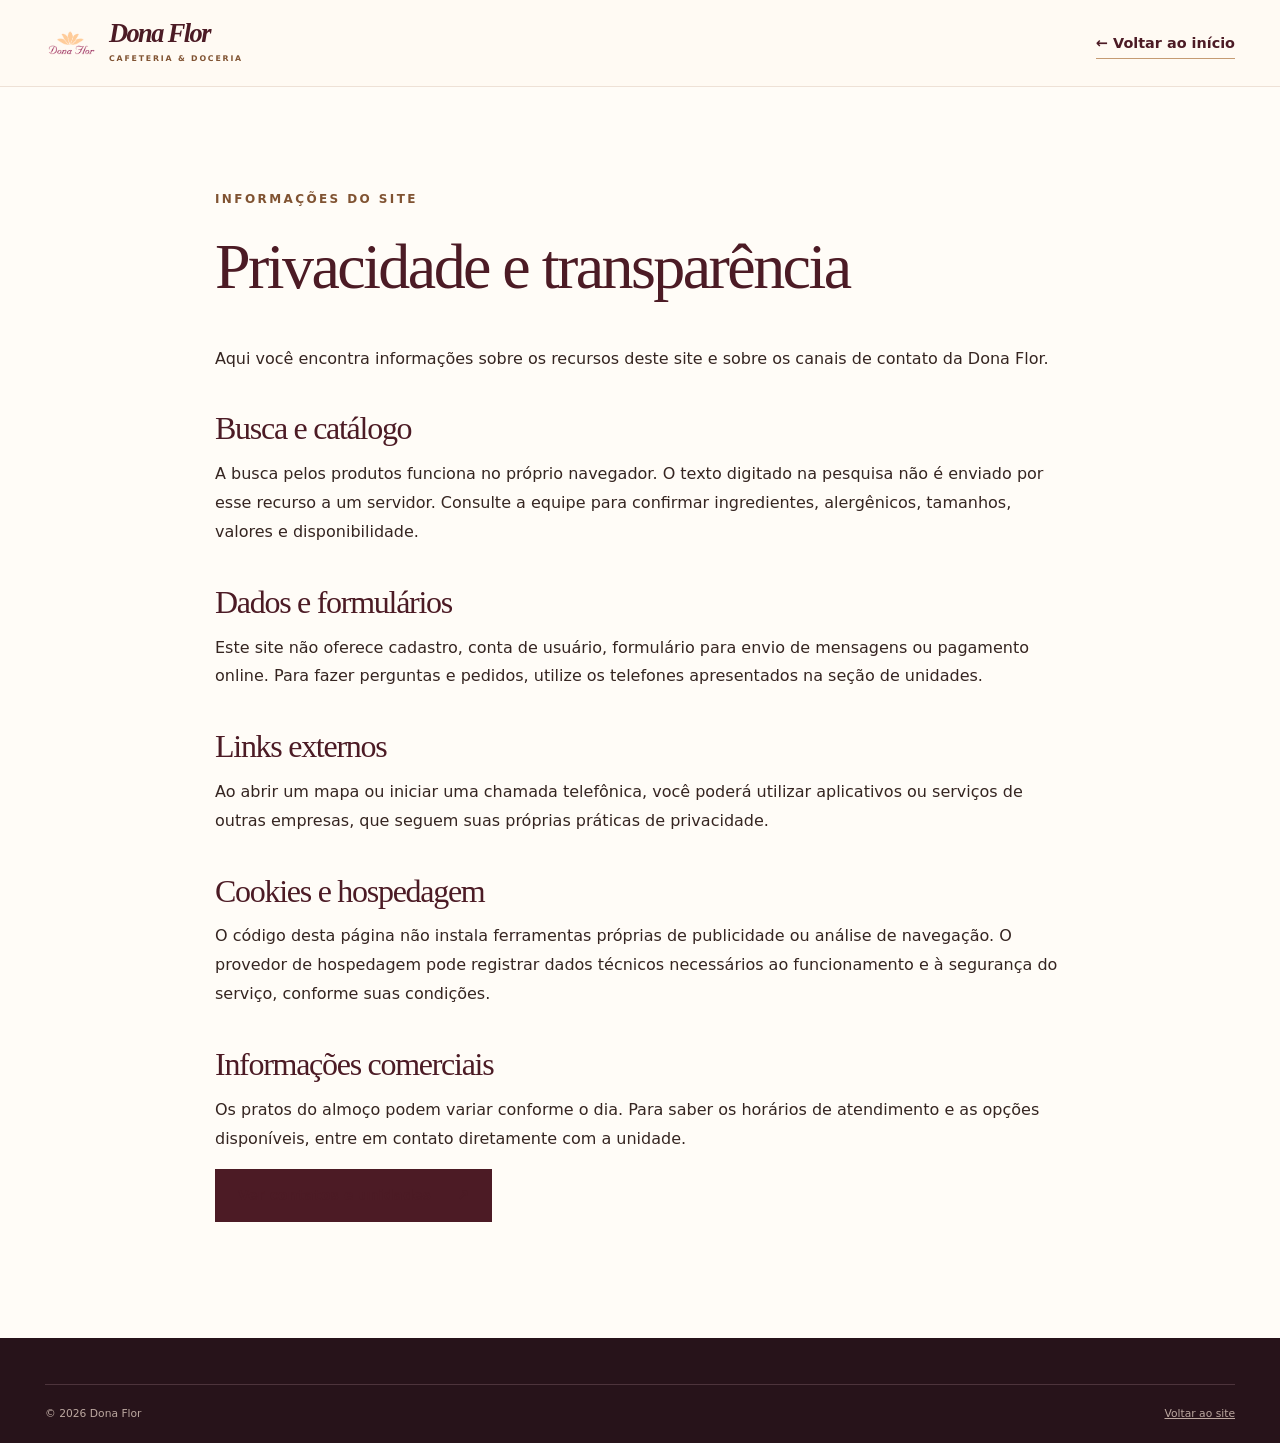
==== privacidade.html @ 463cc1cc "feat: publish independent Dona Flor static demonstration for GitHub Pages" ====
<!doctype html>
<html lang="pt-BR">
<head>
  <meta charset="utf-8">
  <meta name="viewport" content="width=device-width, initial-scale=1">
  <meta name="theme-color" content="#4c1b25">
  <meta name="description" content="Informações sobre privacidade, catálogo e contato da Dona Flor.">
  <title>Privacidade e informações | Dona Flor</title>
  <link rel="icon" type="image/png" href="Dona_Flor_icon.png">
  <link rel="stylesheet" href="styles.css">
  <style>
    .information-page{padding:clamp(55px,8vw,105px) 0 100px;max-width:850px}
    .information-page h1{font-size:clamp(2.3rem,5vw,4rem);color:var(--wine)}
    .information-page h2{font-size:clamp(1.45rem,3vw,2rem);margin:38px 0 14px;color:var(--wine)}
    .information-page p{line-height:1.8}
    .information-page a{color:var(--wine);text-underline-offset:3px}
  </style>

<!-- seo-generated --><meta name="robots" content="noindex,nofollow"><!-- /seo-generated -->
</head>
<body>
<a class="skip-link" href="#conteudo">Pular para o conteúdo</a>
<header class="site-header">
 <div class="wrap header-content">
  <a href="index.html" class="brand"><img class="brand-icon" src="Dona_Flor_icon.png" alt="" width="54" height="54"><span class="brand-stack"><strong>Dona Flor</strong><small>CAFETERIA &amp; DOCERIA</small></span></a>
  <nav aria-label="Navegação"><a class="inline-link" href="index.html">← Voltar ao início</a></nav>
 </div>
</header>
<main class="wrap information-page" id="conteudo">
 <p class="eyebrow">Informações do site</p>
 <h1>Privacidade e transparência</h1>
 <p>Aqui você encontra informações sobre os recursos deste site e sobre os canais de contato da Dona Flor.</p>
 <h2>Busca e catálogo</h2>
 <p>A busca pelos produtos funciona no próprio navegador. O texto digitado na pesquisa não é enviado por esse recurso a um servidor. Consulte a equipe para confirmar ingredientes, alergênicos, tamanhos, valores e disponibilidade.</p>
 <h2>Dados e formulários</h2>
 <p>Este site não oferece cadastro, conta de usuário, formulário para envio de mensagens ou pagamento online. Para fazer perguntas e pedidos, utilize os telefones apresentados na seção de unidades.</p>
 <h2>Links externos</h2>
 <p>Ao abrir um mapa ou iniciar uma chamada telefônica, você poderá utilizar aplicativos ou serviços de outras empresas, que seguem suas próprias práticas de privacidade.</p>
 <h2>Cookies e hospedagem</h2>
 <p>O código desta página não instala ferramentas próprias de publicidade ou análise de navegação. O provedor de hospedagem pode registrar dados técnicos necessários ao funcionamento e à segurança do serviço, conforme suas condições.</p>
 <h2>Informações comerciais</h2>
 <p>Os pratos do almoço podem variar conforme o dia. Para saber os horários de atendimento e as opções disponíveis, entre em contato diretamente com a unidade.</p>
 <p><a class="btn btn-dark" href="index.html#unidades">Ver contatos e unidades <span aria-hidden="true">↗</span></a></p>
</main>
<footer class="footer"><div class="wrap footer-bottom"><span>© <span data-year>2026</span> Dona Flor</span><a href="index.html">Voltar ao site</a></div></footer>
<script>document.querySelector('[data-year]').textContent=new Date().getFullYear();</script>
</body>
</html>
---- styles.css ----
:root{--wine:#4c1b25;--wine-deep:#35121b;--wine-mid:#6c2c36;--gold:#dfad6c;--amber:#edc790;--cream:#faf4e9;--ivory:#fffcf7;--paper:#f7f0e6;--ink:#352521;--muted:#766b64;--border:#e8ded1;--shadow:0 22px 60px rgba(45,24,22,.10)}
*,*::before,*::after{box-sizing:border-box}html{scroll-behavior:smooth;scroll-padding-top:95px}body{margin:0;background:var(--ivory);color:var(--ink);font:400 16px/1.65 system-ui,-apple-system,"Segoe UI",Arial,sans-serif}img{display:block;max-width:100%}h1,h2,h3,p{margin-top:0}h1,h2,h3{font-family:Georgia,"Times New Roman",serif;font-weight:400;line-height:1.09;letter-spacing:-.04em}h1{font-size:clamp(3.3rem,6.1vw,6.1rem)}h2{font-size:clamp(2.5rem,4.7vw,4.6rem)}h3{font-size:clamp(1.4rem,2.3vw,2.1rem)}em{color:var(--wine-mid);font-style:italic}button,input{font:inherit}button{cursor:pointer}a{color:inherit}address{font-style:normal}.wrap{width:min(1190px,calc(100% - 64px));margin-inline:auto}.section{padding:clamp(80px,9vw,124px) 0}.sr-only{position:absolute!important;width:1px;height:1px;padding:0;margin:-1px;overflow:hidden;clip:rect(0,0,0,0);white-space:nowrap;border:0}.skip-link{position:fixed;top:0;left:16px;z-index:90;background:white;color:var(--wine);padding:14px 20px;transform:translateY(-110%)}.skip-link:focus{transform:translateY(0)}:focus-visible{outline:3px solid #c18842;outline-offset:4px}.eyebrow{font-size:.75rem;letter-spacing:.2em;text-transform:uppercase;font-weight:800;color:#a16d47;margin-bottom:21px}.eyebrow.light{color:var(--amber)}.eyebrow-line{display:inline-block;vertical-align:middle;width:30px;height:1px;background:currentColor;margin-right:9px}.btn{min-height:52px;display:inline-flex;align-items:center;justify-content:center;gap:26px;padding:13px 22px;text-decoration:none;font-weight:700;font-size:.87rem;letter-spacing:.01em;border:1px solid transparent;transition:transform .2s,background .2s,color .2s,border-color .2s}.btn:hover{transform:translateY(-2px)}.btn-dark{color:#fff9f1;background:var(--wine)}.btn-dark:hover{background:#70303b}.btn-quiet{color:var(--wine);background:transparent}.btn-quiet:hover{background:#f3e9dc}.btn-gold{background:var(--amber);color:var(--wine-deep)}.btn-gold:hover{background:#ffdfb3}.btn-outline{color:#fff5eb;border-color:#a87676}.btn-outline:hover{background:#63313b}.inline-link{color:var(--wine);text-decoration:none;font-weight:750;font-size:.9rem;border-bottom:1px solid #c59b73;padding-bottom:7px}.inline-link span{display:inline-block;margin-left:18px}.inline-link:hover{color:#9f5847}
.site-header{background:#fffaf3;border-bottom:1px solid #eee1d6;position:sticky;top:0;z-index:30}.header-content{display:flex;justify-content:space-between;align-items:center;min-height:86px;gap:24px}.brand{display:inline-flex;align-items:center;gap:10px;color:var(--wine);text-decoration:none;flex:none}.brand-symbol{font-size:2.4rem;color:#9c633c;line-height:1}.brand-stack{display:grid;gap:0}.brand strong{font-family:Georgia,serif;font-size:1.65rem;font-weight:600;font-style:italic;letter-spacing:-.06em;line-height:1}.brand small{font-size:.49rem;letter-spacing:.23em;font-weight:800;color:#9d6c4b;margin-top:7px}.main-nav{display:flex;align-items:center;gap:clamp(13px,2.1vw,30px)}.main-nav>a{font-size:.83rem;color:#5c4a42;font-weight:700;text-decoration:none;white-space:nowrap;transition:color .2s}.main-nav>a:hover{color:#a35c46}.main-nav .nav-contact{background:var(--wine);color:#fff9f3;padding:13px 18px;margin-left:12px}.main-nav .nav-contact:hover{color:#fff;background:var(--wine-mid)}.nav-contact span{margin-left:9px}.nav-toggle{display:none;border:0;background:transparent;padding:10px;color:var(--wine)}.hamburger{display:grid;gap:5px}.hamburger i{display:block;width:25px;height:2px;background:currentColor}
.hero{background:linear-gradient(115deg,#fbf5e9 0%,#fbf5e9 62%,#f1e2d3 62%,#f1e2d3 100%);overflow:hidden}.hero-grid{display:grid;grid-template-columns:1.05fr .95fr;gap:clamp(32px,5.5vw,70px);align-items:center;min-height:640px;padding-block:72px 85px}.hero-copy{padding-block:30px}.hero-copy h1{max-width:680px;margin-bottom:27px;color:#371b1d}.hero-copy h1 em{color:#a05d52}.hero-description{max-width:490px;font-size:1.04rem;color:#73635d;line-height:1.84;margin-bottom:32px}.actions{display:flex;gap:9px;flex-wrap:wrap}.hero-seal{display:flex;gap:16px;align-items:center;margin-top:57px}.hero-seal strong,.hero-seal small{display:block}.hero-seal strong{font-family:Georgia,serif;font-size:1.2rem;line-height:1.2}.hero-seal small{font-size:.8rem;color:var(--muted);margin-top:5px}.seal-icon{border:1px solid #d2b899;border-radius:50%;display:grid;place-items:center;width:55px;height:55px;font-size:2.1rem;color:#a06842}.hero-photos{position:relative;min-height:535px;display:flex;align-items:center;justify-content:center}.hero-image-primary{width:83%;height:500px;border-radius:220px 220px 12px 12px;overflow:hidden;background:#eed6b7;box-shadow:var(--shadow)}.hero-image-primary img{height:100%;width:100%;object-fit:cover;object-position:center}.hero-image-secondary{position:absolute;bottom:1px;left:-5%;width:37%;height:212px;padding:7px;background:var(--ivory);box-shadow:0 22px 50px rgba(39,22,17,.2);transform:rotate(-5deg)}.hero-image-secondary img{height:100%;width:100%;object-fit:cover}.hero-photo-caption{position:absolute;right:-2%;bottom:5px;font-family:Georgia,serif;font-style:italic;color:#87534d;font-size:1rem;transform:rotate(-5deg)}.hero-photo-caption span{color:#c18f56;font-style:normal;margin-left:7px}.hero-bottom{background:#f3e7d8;border-top:1px solid #ead9c7}.hero-bottom .wrap{min-height:48px;display:flex;align-items:center;justify-content:space-between;gap:15px}.hero-bottom span{font-family:Georgia,serif;font-style:italic;color:#946358}.hero-bottom a{color:#705449;text-decoration:none;font-size:.77rem;font-weight:700;letter-spacing:.05em}
.story{background:#fffdf9}.story-grid{display:grid;grid-template-columns:.93fr 1.07fr;gap:clamp(50px,10vw,135px);align-items:center}.story-picture{position:relative;padding:0 20px 30px 0}.story-picture img{width:100%;height:min(510px,43vw);object-fit:cover}.story-photo-tag{position:absolute;right:-18px;bottom:0;background:#f1ddc3;padding:18px 24px;min-width:220px;box-shadow:8px 8px 0 #f8f1e8}.story-photo-tag b{display:block;color:var(--wine);font-size:2.3rem;font-family:Georgia,serif;font-weight:400;line-height:1}.story-photo-tag span{font-size:.76rem;color:#745b4a}.story-copy h2{margin-bottom:25px;max-width:570px}.story-copy>p:not(.eyebrow){color:#6f665d;max-width:520px;line-height:1.9}.story-copy .inline-link{display:inline-block;margin-top:14px}
.flavors{background:#f7f0e7}.section-heading{display:flex;justify-content:space-between;align-items:end;gap:35px;margin-bottom:42px}.section-heading h2{margin-bottom:0;max-width:760px}.section-heading>p{color:#766860;max-width:330px;font-size:.94rem;margin:0 0 9px;line-height:1.8}.flavor-cards{display:grid;grid-template-columns:repeat(3,minmax(0,1fr));gap:22px}.flavor-card{padding:0;background:#fffaf3;border:1px solid #eaded0;display:flex;flex-direction:column;text-align:left;overflow:hidden;transition:transform .25s,box-shadow .25s}.flavor-card:hover{transform:translateY(-5px);box-shadow:var(--shadow)}.flavor-card img{width:100%;height:260px;object-fit:cover}.flavor-overline{color:#9d7358;font-size:.7rem;font-weight:800;letter-spacing:.11em;text-transform:uppercase;margin:22px 24px 6px}.flavor-name{font-family:Georgia,serif;color:var(--wine);font-size:clamp(1.32rem,2vw,1.8rem);display:flex;align-items:center;justify-content:space-between;gap:10px;margin:0 24px 25px}.flavor-name span{font-family:system-ui,sans-serif;font-size:1rem;border:1px solid #e3d4c2;border-radius:50%;height:36px;width:36px;display:grid;place-items:center;flex:none}
.catalog{background:#fffdf9;margin-top:55px;border:1px solid #e6dace;box-shadow:0 14px 35px rgba(65,39,25,.04);padding:clamp(22px,4vw,45px)}.catalog-header{display:flex;align-items:flex-end;justify-content:space-between;gap:15px}.catalog-header h3{color:var(--wine);margin-bottom:0;font-size:2.25rem}.catalog-header .eyebrow{margin-bottom:8px}.catalog-count{color:#9a755c;font-size:.8rem;font-weight:750}.catalog-disclaimer{font-size:.77rem;color:#887970;margin-top:13px;margin-bottom:24px}.catalog-toolbar{display:flex;justify-content:space-between;align-items:center;gap:20px;flex-wrap:wrap;border-top:1px solid #eee4dc;padding-top:25px;margin-bottom:27px}.category-filters{display:flex;gap:7px;flex-wrap:wrap}.filter-pill{border:1px solid #e4d6c8;background:transparent;border-radius:30px;padding:9px 17px;color:#785f52;font-size:.83rem;font-weight:750;transition:background .15s}.filter-pill.is-selected,.filter-pill:hover{background:var(--wine);border-color:var(--wine);color:white}.search-wrap{display:flex;align-items:center;gap:9px;border:1px solid #ddd0c1;background:#fff;min-width:min(100%,275px);min-height:44px;padding:0 12px}.search-wrap svg{width:18px;fill:none;stroke:#947a6a;stroke-width:2}.search-wrap input{border:0;outline:0;background:transparent;width:100%;min-width:0;color:var(--ink);font-size:.82rem}.search-wrap:focus-within{outline:2px solid #c89052}.catalog-results{display:grid;grid-template-columns:repeat(3,minmax(0,1fr));gap:16px}.catalog-group{border:1px solid #ebe1d6;background:#fffcf8;padding:20px 18px;min-width:0}.catalog-group h4{font-family:Georgia,serif;color:var(--wine);font-size:1.21rem;margin:0 0 13px;font-weight:500;border-bottom:1px solid #ecdcca;padding-bottom:9px}.catalog-group ul{margin:0;padding:0;list-style:none}.catalog-group li{color:#655750;line-height:1.35;font-size:.8rem;padding:6px 0;border-bottom:1px solid #f0e9e1}.catalog-group li:last-child{border-bottom:0}.catalog-group .group-count{font-family:system-ui,sans-serif;font-size:.65rem;color:#a58b76;font-weight:700;float:right;margin-top:7px}.catalog-footer{display:flex;align-items:center;justify-content:space-between;gap:20px;flex-wrap:wrap;border-top:1px solid #eee3d5;margin-top:26px;padding-top:23px}.catalog-footer p{margin:0;font-size:.8rem;color:#82736a}.catalog-empty{grid-column:1/-1;background:#faf4e9;padding:25px;color:#796458;text-align:center}
.lunch{background:var(--wine);color:#fff9ef}.lunch-grid{display:grid;grid-template-columns:.9fr 1.1fr;align-items:start;gap:clamp(40px,7vw,100px)}.lunch h2 em,.closing h2 em{color:#efbd83}.lunch-intro h2{margin-bottom:22px;max-width:450px}.lunch-intro>p:not(.eyebrow){color:#ead6ce;max-width:450px;line-height:1.82}.lunch-photo{margin-top:35px;overflow:hidden;border-radius:200px 200px 0 0;max-width:360px;height:270px}.lunch-photo img{width:100%;height:100%;object-fit:cover}.lunch-panel{background:#fffaf2;color:var(--ink);box-shadow:0 28px 55px rgba(24,11,14,.17)}.menu-panel-top{display:flex;justify-content:space-between;align-items:center;gap:20px;background:#f2dfc9;color:#6f3a37;padding:18px 26px;font-size:.72rem;font-weight:800;letter-spacing:.14em}.menu-panel-top>span{font-size:1.6rem;color:#ad7150}.menu-status{margin:24px 27px 0;font-size:.78rem;color:#786254}.menu-content{padding:0 27px 25px}.menu-empty{border:1px dashed #d7bba1;background:#fcf4ea;padding:22px;margin-top:18px}.menu-empty strong{color:var(--wine);font-family:Georgia,serif;font-weight:400;font-size:1.45rem}.menu-empty p{color:#7a665e;font-size:.83rem;margin:10px 0 0}.menu-day{padding:20px 0;border-bottom:1px solid #e8dccf}.menu-day h4{margin:0 0 9px;font-family:Georgia,serif;color:var(--wine);font-size:1.23rem;font-weight:400}.menu-day time{font-size:.75rem;color:#9a7658;margin-left:6px}.menu-day ul{padding-left:19px;margin:0}.menu-day li{color:#736158;padding:5px 0;font-size:.86rem}.menu-day .dish-price{color:#75412d;font-weight:700;margin-left:9px;white-space:nowrap}.lunch-help{margin:0 27px 27px;background:#f8eddf;padding:22px}.lunch-help strong{font-family:Georgia,serif;font-size:1.35rem;color:#63333a;font-weight:400}.lunch-help p{font-size:.79rem;color:#7a665c;margin:7px 0 17px}.lunch-help .btn{font-size:.8rem;min-height:44px}
.location{background:#fffdf9}.location-heading{margin-bottom:40px}.locations-grid{display:grid;grid-template-columns:1fr 1fr;gap:21px}.location-card{position:relative;padding:35px 40px;background:#fbf5ec;border:1px solid #e9dbc9;min-height:345px;display:flex;flex-direction:column}.location-card:nth-child(2){background:#f7efe5}.location-top{display:flex;justify-content:space-between;color:#ab7857}.location-tag{font-size:.7rem;font-weight:800;letter-spacing:.16em;text-transform:uppercase}.location-card h3{color:var(--wine);font-size:2.4rem;margin:20px 0 13px}.location-card address{color:#675a51;font-size:.9rem}.location-contact{display:flex;gap:12px;flex-wrap:wrap;margin-top:13px}.location-contact a{color:var(--wine);font-weight:750;text-decoration:none;font-size:.85rem}.location-contact a:hover{text-decoration:underline}.unit-note{font-size:.72rem;color:#94735c;margin:6px 0 0}.location-map{margin-top:auto;padding-top:24px;color:var(--wine);font-weight:800;text-decoration:none;font-size:.84rem}.location-map span{margin-left:9px}.location-map:hover{text-decoration:underline}
.closing{background:linear-gradient(rgba(47,16,25,.93),rgba(65,22,32,.93)),url('assets/doce-chocolate.webp') center/cover;color:white;text-align:center}.closing-inner{max-width:820px}.closing-ornament{display:block;color:var(--gold);font-size:3rem;margin-bottom:13px;line-height:1}.closing h2{max-width:780px;margin:0 auto 24px}.closing-inner>p:not(.eyebrow):not(.channels-note){color:#e5cfd0;margin-bottom:31px}.closing-actions{display:flex;justify-content:center;flex-wrap:wrap;gap:13px}.channels{display:flex;justify-content:center;gap:20px;flex-wrap:wrap;margin-top:35px}.channels a{font-size:.78rem;color:#f5d6aa;text-decoration:none}.channels a:hover{text-decoration:underline}.channels-note{margin:14px 0 0;color:#c8acae;font-size:.7rem}.footer{background:#27131a;color:#ead4cc;padding:46px 0 20px}.footer-grid{display:grid;grid-template-columns:1.3fr 1.5fr auto;align-items:start;gap:25px;padding-bottom:34px}.footer-logo{display:flex;align-items:center;gap:10px;text-decoration:none;color:#e4ae76;font-size:1.5rem}.footer-logo span{font-family:Georgia,serif;font-style:italic;color:#fff3e7}.footer-grid p{font-size:.82rem;color:#d1b8b1;margin:0}.footer-grid>a:last-child{font-weight:750;text-decoration:none;font-size:.8rem}.footer-bottom{border-top:1px solid #4d343c;padding-top:20px;display:flex;justify-content:space-between;gap:20px;font-size:.67rem;color:#bca8a0}
@media(max-width:1000px){.hero-grid{min-height:0}.hero-photos{min-height:480px}.hero-image-primary{height:440px}.hero-photo-caption{display:none}.story-grid{gap:55px}.flavor-card img{height:205px}.catalog-results{grid-template-columns:repeat(2,minmax(0,1fr))}.main-nav{gap:15px}.main-nav .nav-contact{margin-left:0}}
@media(max-width:800px){.wrap{width:min(100% - 40px,700px)}.header-content{min-height:72px}.nav-toggle{display:block}.main-nav{display:none;position:absolute;top:100%;left:0;right:0;z-index:40;padding:12px 20px 25px;background:#fffaf3;box-shadow:0 15px 22px rgba(60,20,25,.15);border-bottom:1px solid #e6d8ca;flex-direction:column;align-items:stretch;gap:0}.main-nav.is-open{display:flex}.main-nav>a{padding:13px 10px}.main-nav .nav-contact{text-align:center;margin:7px 0 0}.hero-grid,.story-grid,.lunch-grid{grid-template-columns:1fr}.hero-grid{padding-block:55px 65px;gap:25px}.hero-copy{padding:0}.hero-copy h1{max-width:620px}.hero-photos{min-height:490px;max-width:570px;margin:0 auto;width:100%}.hero-image-primary{height:470px;width:80%}.hero-image-secondary{left:0}.hero-description{max-width:600px}.hero-seal{margin-top:38px}.story-picture{max-width:570px}.story-picture img{height:420px}.story-copy{max-width:680px}.flavor-card img{height:180px}.flavor-name{font-size:1.3rem;margin:0 16px 18px}.flavor-overline{margin:15px 16px 7px}.lunch-photo{display:none}.section-heading{align-items:start;flex-direction:column;gap:14px}.section-heading>p{max-width:650px}.location-card{padding:29px}.footer-grid{grid-template-columns:1fr 1fr}.footer-grid>a:last-child{grid-column:1/-1}.footer-bottom{flex-direction:column}}
@media(max-width:580px){.wrap{width:calc(100% - 32px)}.section{padding:70px 0}.brand strong{font-size:1.5rem}.hero{background:var(--cream)}.hero-grid{padding-block:48px}.hero-copy h1{font-size:clamp(3rem,11.4vw,4.3rem)}.hero-copy .eyebrow{font-size:.65rem}.hero-description{font-size:.95rem}.hero-photos{min-height:355px}.hero-image-primary{height:338px;width:80%}.hero-image-secondary{height:130px;bottom:0;width:34%}.hero-bottom .wrap{font-size:.74rem}.hero-bottom a{font-size:.65rem}.story-picture img{height:330px}.story-photo-tag{min-width:0;max-width:180px;right:0}.story-copy h2,.section-heading h2,.lunch h2,.closing h2{font-size:clamp(2.45rem,9vw,3.5rem)}.flavor-cards,.locations-grid{grid-template-columns:1fr}.flavor-card img{height:235px}.flavor-overline{margin:22px 23px 5px}.flavor-name{font-size:1.7rem;margin:0 23px 23px}.catalog{padding:20px 15px;margin-top:35px}.catalog-results{grid-template-columns:1fr}.catalog-toolbar{align-items:stretch}.category-filters{gap:5px}.filter-pill{padding:7px 12px;font-size:.76rem}.search-wrap{width:100%}.catalog-footer{align-items:start}.catalog-header{align-items:start;flex-direction:column;gap:9px}.lunch-grid{gap:25px}.lunch-panel{margin:0 -5px}.menu-panel-top{padding:13px 20px}.menu-status{margin:20px 20px 0}.menu-content{padding:0 20px 20px}.lunch-help{margin:0 20px 20px}.location-card{min-height:340px}.closing-actions .btn{width:100%}.footer-grid{grid-template-columns:1fr}.footer-grid>a:last-child{grid-column:auto}}
@media(prefers-reduced-motion:reduce){html{scroll-behavior:auto}*,*::before,*::after{animation-duration:.01ms!important;transition-duration:.01ms!important}}


/* Complementos da proposta comercial: catálogo, galeria e acessibilidade */
.catalog-group li{padding:0}
.catalog-item-button{width:100%;display:flex;align-items:center;justify-content:space-between;gap:10px;padding:9px 1px;border:0;background:transparent;color:#655750;text-align:left;font-size:.82rem;line-height:1.4;cursor:pointer;overflow-wrap:anywhere}
.catalog-item-button::after{content:"↗";flex:none;color:#a47f60;font-size:.9rem;opacity:.65}
.catalog-item-button:hover,.catalog-item-button:focus-visible{color:var(--wine);text-decoration:underline}
.catalog-item-button.has-description::after{color:#8e492e;opacity:1}
.product-dialog{width:min(560px,calc(100% - 28px));max-height:min(85vh,800px);padding:0;border:1px solid #e3d1bc;background:var(--ivory);color:var(--ink);box-shadow:0 28px 90px rgba(28,10,18,.35);overscroll-behavior:contain}
.product-dialog::backdrop{background:rgba(30,15,18,.72)}
.product-dialog-inner{padding:clamp(24px,5vw,38px)}
.product-dialog-top{display:flex;justify-content:space-between;align-items:center;gap:12px;margin-bottom:8px}
.product-dialog-top .eyebrow{margin:0}
.product-close{display:grid;place-items:center;width:44px;height:44px;background:#f3e6d7;border:1px solid #ddc6ac;border-radius:50%;color:var(--wine);font-size:1.7rem;line-height:1}
.product-kicker{font-size:.76rem;color:#90684d;font-weight:800;margin:12px 0}
.product-dialog h2{font-size:clamp(1.85rem,4vw,2.7rem);overflow-wrap:anywhere;color:var(--wine);margin:0 0 18px}
.product-description{font-size:.98rem;line-height:1.7;color:#58453f}
.product-note{padding:15px 17px;background:#f6ede1;border-left:3px solid #b58859;font-size:.82rem;color:#675148;line-height:1.6}
.product-dialog-actions{display:flex;flex-direction:column;align-items:flex-start;gap:21px;margin-top:23px}
.product-dialog-actions .inline-link[hidden]{display:none}
.menu-original-link{display:inline-block;margin-top:14px;font-size:.82rem;font-weight:700;color:var(--wine);text-decoration:underline;text-underline-offset:3px}


.gallery{background:#f7f0e6}
.gallery-grid{display:grid;grid-template-columns:1.35fr 1fr 1fr;grid-template-rows:230px 230px;gap:15px}
.gallery-grid figure{position:relative;margin:0;overflow:hidden;background:#e8d6c4}
.gallery-grid img{display:block;width:100%;height:100%;object-fit:cover;transition:transform .4s ease}
.gallery-grid figure:hover img{transform:scale(1.04)}
.gallery-feature{grid-row:span 2}
.gallery-grid figcaption{position:absolute;inset:auto 0 0;background:linear-gradient(transparent,rgba(25,12,13,.82));color:white;font-size:.85rem;font-weight:700;padding:35px 17px 15px}
@media(max-width:850px){.gallery-grid{grid-template-columns:repeat(2,minmax(0,1fr));grid-template-rows:repeat(3,210px)}.gallery-feature{grid-row:span 2}}
@media(max-width:550px){.gallery-grid{gap:10px;grid-template-rows:repeat(3,165px)}.gallery-grid figcaption{padding:28px 10px 10px;font-size:.72rem}.product-dialog-actions .btn{width:100%}.product-dialog h2{line-height:1.15}}
@media(prefers-reduced-motion:reduce){html{scroll-behavior:auto!important}*,*::before,*::after{animation-duration:.01ms!important;transition-duration:.01ms!important;scroll-behavior:auto!important}}


/* Identidade oficial: usa o arquivo PNG fornecido no projeto, sem gerar uma marca nova. */
.brand-icon{display:block;flex:none;width:54px;height:54px;object-fit:contain}
.seal-icon{overflow:hidden;background:#fff9ef;flex:none}
.seal-icon img{display:block;width:83%;height:83%;object-fit:contain}
.footer-brand-icon{display:block;flex:none;width:48px;height:48px;object-fit:contain}
.closing-brand-icon{display:block;width:66px;height:66px;object-fit:contain;margin:0 auto 18px}
.catalog-diet-note{margin:-12px 0 23px;font-size:.79rem;line-height:1.7;color:#856b59}

@media(max-width:800px){.brand-icon{width:45px;height:45px}.brand{gap:8px}.closing-brand-icon{width:60px;height:60px}}

.menu-panel-mark{display:block;width:32px;height:32px;object-fit:contain;flex:none}


/* Navegação do catálogo: filtro por tipo e exibição progressiva de itens. */
.catalog-refine{display:flex;flex-direction:column;gap:5px;min-width:170px}
.catalog-refine label{font-size:.67rem;color:#826557;letter-spacing:.06em;font-weight:800;text-transform:uppercase}
.catalog-refine select{min-height:44px;width:100%;max-width:240px;padding:9px 32px 9px 13px;border:1px solid #d8c6b7;border-radius:3px;background:#fff;color:var(--wine);font-size:.84rem;cursor:pointer}
.catalog-refine select:focus-visible{outline:3px solid #c18842;outline-offset:2px}
.catalog-load-area{display:flex;flex-direction:column;align-items:center;gap:13px;padding-top:28px}
.catalog-shown{font-size:.77rem;color:#857164;margin:0}
.catalog-more{background:var(--wine);color:#fff9f1;min-height:48px;gap:24px}
.catalog-more:hover{background:var(--wine-mid)}
.catalog-more[hidden]{display:none}
.hero-photo-caption{bottom:-15px;right:0;padding:3px 8px;background:rgba(250,244,233,.92);border-radius:2px}
@media(max-width:800px){.catalog-toolbar{justify-content:flex-start}.search-wrap{flex:1 1 220px}.catalog-refine{flex:1 1 170px}}
@media(max-width:580px){.catalog-refine{flex:1 1 100%}.catalog-refine select{max-width:none}.catalog-more{width:100%}.catalog-load-area{padding-top:21px}}

/* Entrega comercial: compartilhamento de produtos e navegação consistente. */
.product-share{border-top:0;border-left:0;border-right:0;background:transparent;cursor:pointer;text-align:left;min-height:38px}
.product-share-feedback{font-size:.78rem;line-height:1.5;color:var(--wine);margin:12px 0 0}
.product-share-feedback:empty{display:none}
.product-share-feedback input{width:100%;max-width:450px;display:block;margin-top:7px;border:1px solid #d8c6b7;border-radius:3px;padding:10px;color:var(--wine);background:#fff;max-height:52px}
.footer-policy-link{font-size:.8rem;color:#ead4cc;text-decoration:underline;text-underline-offset:4px}
.footer-policy-link:hover{color:#fff}
@media(max-width:650px){.footer-grid{gap:17px}.footer-grid .footer-policy-link{justify-self:start}}

/* Dropdown de subcategorias — acessível, consistente e independente do menu nativo. */
.catalog-refine{position:relative;z-index:5;min-width:195px}
.catalog-refine label{margin-bottom:3px}
.subcategory-control{position:relative;width:100%;max-width:265px}
.subcategory-control > select{max-width:100%;min-height:51px;border-radius:10px;background:#fffdf8;box-shadow:0 3px 10px rgba(76,27,37,.05)}
.subcategory-control[data-enhanced="true"] > select{position:absolute!important;width:1px!important;height:1px!important;min-height:0!important;opacity:0;pointer-events:none;clip-path:inset(50%);overflow:hidden}
.subcategory-trigger{display:flex;align-items:center;justify-content:space-between;gap:13px;width:100%;min-height:52px;padding:10px 14px 10px 15px;border:1px solid #d9c8b7;border-radius:11px;background:linear-gradient(145deg,#fffefa,#fbf6ef);color:var(--wine);font-size:.88rem;font-weight:720;line-height:1.35;text-align:left;box-shadow:0 4px 12px rgba(76,27,37,.055);transition:border-color .18s ease,background .18s ease,box-shadow .18s ease}
.subcategory-trigger[hidden],.subcategory-popover[hidden]{display:none!important}
.subcategory-trigger:hover{border-color:#bd9976;background:#fffdfa;box-shadow:0 5px 16px rgba(76,27,37,.1)}
.subcategory-control.is-open .subcategory-trigger{border-color:var(--wine-mid);background:#fffdf9;box-shadow:0 0 0 3px rgba(108,44,54,.09),0 6px 19px rgba(76,27,37,.09)}
.subcategory-trigger:focus-visible{outline:3px solid #c18842;outline-offset:3px}
.subcategory-trigger-main{display:flex;align-items:center;gap:10px;min-width:0}
.subcategory-trigger-main span{overflow:hidden;text-overflow:ellipsis;white-space:nowrap}
.subcategory-filter-icon{width:19px;height:19px;flex:none;color:#a77d58}
.subcategory-chevron{width:17px;height:17px;flex:none;color:var(--wine-mid);transition:transform .18s ease}
.subcategory-control.is-open .subcategory-chevron{transform:rotate(180deg)}
.subcategory-popover{position:absolute;top:calc(100% + 9px);left:0;z-index:80;display:flex;flex-direction:column;gap:3px;width:max(100%,285px);max-width:min(360px,calc(100vw - 48px));max-height:min(346px,52vh);overflow-y:auto;overscroll-behavior:contain;scrollbar-width:thin;scrollbar-color:#c7ab91 transparent;padding:9px;border:1px solid #e4d4c2;border-radius:14px;background:#fffdfa;box-shadow:0 18px 46px rgba(43,20,22,.19),0 5px 12px rgba(43,20,22,.07);animation:subcategory-appear .17s ease-out}
@keyframes subcategory-appear{from{opacity:0;transform:translateY(-4px)}to{opacity:1;transform:translateY(0)}}
.subcategory-option{display:flex;align-items:center;justify-content:space-between;gap:16px;width:100%;min-height:43px;padding:9px 11px;border:1px solid transparent;border-radius:9px;background:transparent;color:#4c3430;font-size:.86rem;font-weight:570;line-height:1.25;text-align:left;transition:background .14s ease,color .14s ease}
.subcategory-option:hover,.subcategory-option:focus-visible{background:#f8efe5;color:var(--wine);outline:none}
.subcategory-option:focus-visible{box-shadow:inset 0 0 0 2px #b98a5b}
.subcategory-option[aria-selected="true"]{border-color:#efdac7;background:#f4e7da;color:var(--wine);font-weight:780}
.subcategory-option-label{min-width:0;overflow-wrap:anywhere}
.subcategory-option-meta{display:flex;align-items:center;gap:12px;flex:none}
.subcategory-option-count{min-width:28px;text-align:center;padding:2px 6px;border-radius:20px;background:#f2e9de;color:#8a7165;font-size:.69rem;font-weight:770;line-height:1.5}
.subcategory-option[aria-selected="true"] .subcategory-option-count{background:#e7d0bb;color:var(--wine)}
.subcategory-option-check{width:16px;color:var(--wine-mid);font-size:.95rem;opacity:0}
.subcategory-option[aria-selected="true"] .subcategory-option-check{opacity:1}
@media(max-width:800px){.catalog-refine{min-width:180px}.subcategory-control{max-width:none}}
@media(max-width:580px){.catalog-refine{width:100%}.subcategory-control,.subcategory-trigger{max-width:none}.subcategory-popover{width:100%;max-width:100%;max-height:min(320px,49vh)}}
@media(prefers-reduced-motion:reduce){.subcategory-popover{animation:none}.subcategory-chevron,.subcategory-trigger,.subcategory-option{transition:none}}


/* Polimento final do catálogo: título centrado sobre o dropdown e busca coesa. */
.catalog-refine{align-items:center;text-align:center}
.catalog-refine > label{display:block;width:100%;text-align:center;margin-bottom:4px}
.catalog-refine .subcategory-control{margin-inline:auto}
.catalog-toolbar{align-items:flex-end}
.category-filters{align-self:flex-end;margin-bottom:4px}
.search-wrap{
  align-self:flex-end;min-height:52px;padding:0 15px;gap:12px;
  border:1px solid #d9c8b7;border-radius:11px;
  background:linear-gradient(145deg,#fffefa,#fbf6ef);
  box-shadow:0 4px 12px rgba(76,27,37,.045);
  transition:border-color .18s ease,box-shadow .18s ease,background .18s ease
}
.search-wrap:hover{border-color:#bd9976;background:#fffdfa}
.search-wrap:focus-within{
  outline:none;border-color:var(--wine-mid);background:#fffdf9;
  box-shadow:0 0 0 3px rgba(108,44,54,.10),0 6px 19px rgba(76,27,37,.075)
}
.search-wrap svg{width:19px;height:19px;flex:none;stroke:var(--wine-mid);stroke-width:1.8}
.search-wrap input{min-height:50px;font-size:.86rem;line-height:1.4;color:var(--wine)}
.search-wrap input::placeholder{color:#907b70;opacity:1}
.search-wrap input::-webkit-search-cancel-button{cursor:pointer}
@media(max-width:800px){.catalog-toolbar{align-items:stretch}.category-filters{align-self:center}}
@media(max-width:580px){.catalog-refine{align-items:center}.search-wrap{width:100%;align-self:stretch}}
@media(prefers-reduced-motion:reduce){.search-wrap{transition:none}}

/* Avisos de fechamento vindos da programação do cardápio. */
.menu-day-notice{background:#fff7ec;border-left:3px solid #bf946f;padding:15px 17px;margin:12px 0;border-bottom:1px solid #eadccb;border-radius:0 8px 8px 0}
.menu-day-notice h4{font-size:1.12rem;margin-bottom:7px}
.menu-day-message{font-size:.84rem;line-height:1.6;color:#78584a;margin:0}
.menu-day-notice time{display:inline-block;margin-left:8px}

.product-description[hidden]{display:none!important}

/* Contraste, foco e alternativas de carregamento. */
[hidden]{display:none!important}
.runtime-note{padding:12px 20px;background:#faf4e9;color:#4c1b25;margin:0}
.eyebrow{color:#805332}.brand small{color:#805332}.catalog-shown,.catalog-diet-note,.subcategory-option-count{color:#705447}
.search-wrap input::placeholder{color:#725c51;opacity:1}
:focus-visible{outline:3px solid #6c2c36;outline-offset:4px}
.subcategory-option:focus-visible{box-shadow:inset 0 0 0 2px #6c2c36}
.lunch :focus-visible,.closing :focus-visible,.footer :focus-visible{outline-color:#edc790}
.catalog-item-button{min-height:32px}.catalog-refine select:focus-visible,.subcategory-trigger:focus-visible{outline-color:#6c2c36}
html{scroll-padding-top:110px}button,a,input,select{scroll-margin-block:110px}

.hero-bottom span,.flavor-overline,.catalog-count,.catalog-disclaimer,.catalog-footer>p,.menu-day time,.location-tag,.unit-note{color:#705447}

.subcategory-trigger,.subcategory-control>select,.search-wrap{border-color:#957d6e}
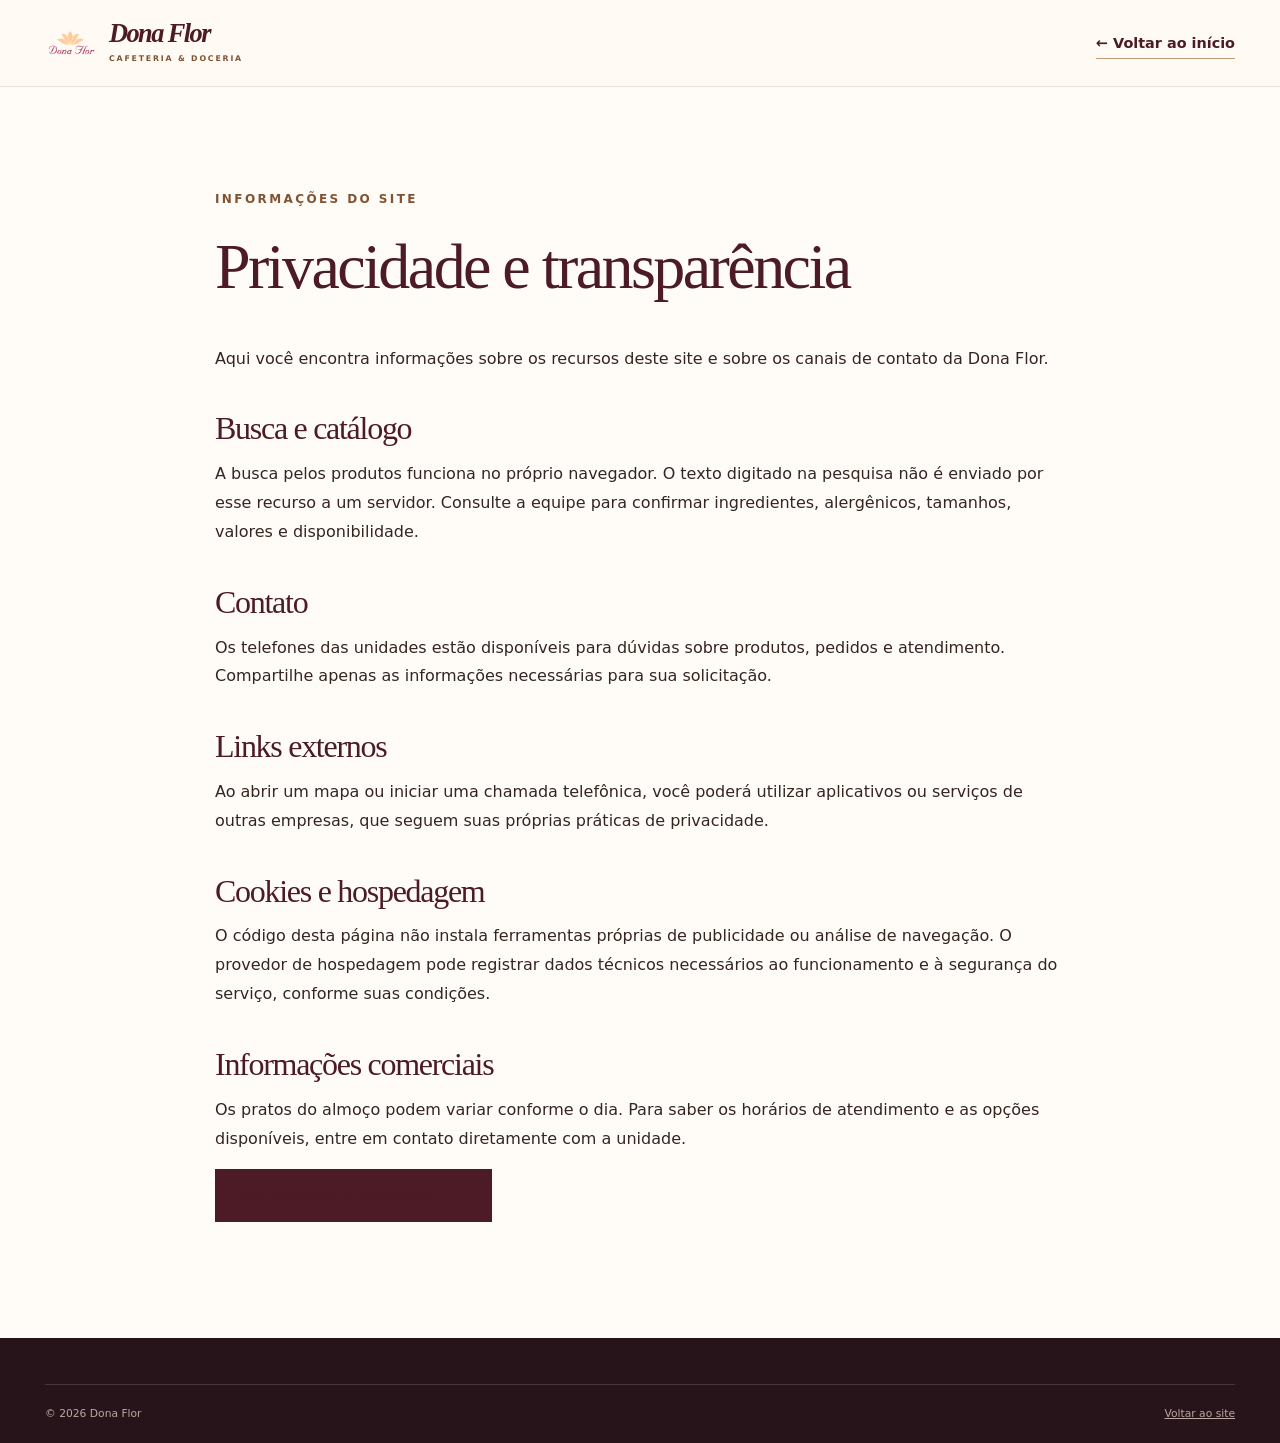
==== commit d2b2a2e8: "Add files via upload" ====
--- a/privacidade.html
+++ b/privacidade.html
@@ -16,7 +16,7 @@
     .information-page a{color:var(--wine);text-underline-offset:3px}
   </style>
 
-<!-- seo-generated --><meta name="robots" content="noindex,nofollow"><!-- /seo-generated -->
+<!-- seo-generated --><meta name="robots" content="noindex,nofollow"><!-- /seo-generated -->
 </head>
 <body>
 <a class="skip-link" href="#conteudo">Pular para o conteúdo</a>
@@ -32,8 +32,13 @@
  <p>Aqui você encontra informações sobre os recursos deste site e sobre os canais de contato da Dona Flor.</p>
  <h2>Busca e catálogo</h2>
  <p>A busca pelos produtos funciona no próprio navegador. O texto digitado na pesquisa não é enviado por esse recurso a um servidor. Consulte a equipe para confirmar ingredientes, alergênicos, tamanhos, valores e disponibilidade.</p>
- <h2>Dados e formulários</h2>
- <p>Este site não oferece cadastro, conta de usuário, formulário para envio de mensagens ou pagamento online. Para fazer perguntas e pedidos, utilize os telefones apresentados na seção de unidades.</p>
+ <h2>Contato</h2>
+ <p>Os telefones das unidades estão disponíveis para dúvidas sobre produtos, pedidos e atendimento. Compartilhe apenas as informações necessárias para sua solicitação.</p>
+ <section id="contact-privacy" hidden aria-labelledby="contact-privacy-title">
+ <h2 id="contact-privacy-title">Mensagens pelo site</h2>
+ <p>O formulário utiliza nome, e-mail, telefone opcional, assunto e mensagem para encaminhar sua solicitação e permitir uma resposta. A verificação de segurança utiliza Cloudflare Turnstile, e o envio de e-mail utiliza Resend. Esses serviços também processam dados técnicos necessários à proteção e ao envio das mensagens.</p>
+ <p>Não informe senhas, dados de cartão ou informações sensíveis na mensagem. Para dúvidas sobre o tratamento dos dados ou solicitações de exclusão, entre em contato pelos telefones das unidades.</p>
+ </section>
  <h2>Links externos</h2>
  <p>Ao abrir um mapa ou iniciar uma chamada telefônica, você poderá utilizar aplicativos ou serviços de outras empresas, que seguem suas próprias práticas de privacidade.</p>
  <h2>Cookies e hospedagem</h2>
@@ -44,5 +49,6 @@
 </main>
 <footer class="footer"><div class="wrap footer-bottom"><span>© <span data-year>2026</span> Dona Flor</span><a href="index.html">Voltar ao site</a></div></footer>
 <script>document.querySelector('[data-year]').textContent=new Date().getFullYear();</script>
+<script src="contact-config.js" defer></script><script src="contact.js" defer></script>
 </body>
 </html>
--- a/styles.css
+++ b/styles.css
@@ -164,3 +164,12 @@
 .hero-bottom span,.flavor-overline,.catalog-count,.catalog-disclaimer,.catalog-footer>p,.menu-day time,.location-tag,.unit-note{color:#705447}
 
 .subcategory-trigger,.subcategory-control>select,.search-wrap{border-color:#957d6e}
+.contact-wrap{max-width:850px}.contact-wrap h2,#midia h2{color:var(--wine)}
+[hidden]{display:none!important}
+#contact-form{display:grid;grid-template-columns:1fr 1fr;gap:20px;margin-top:24px}
+#contact-form label{display:flex;flex-direction:column;gap:8px;font-weight:600;color:var(--wine)}
+#contact-form input:not([type=checkbox]),#contact-form textarea{font:inherit;color:#392820;background:#fff;border:1px solid #957d6e;border-radius:8px;padding:12px;min-width:0;width:100%;box-sizing:border-box}
+.contact-wide{grid-column:1/-1}#contact-form .contact-consent{display:block;font-size:.9rem}.contact-consent input{margin-right:8px}
+#contact-submit:disabled{opacity:.6;cursor:not-allowed}#contact-status{overflow-wrap:anywhere}
+.archive-grid{display:grid;grid-template-columns:repeat(3,minmax(0,1fr));gap:20px;margin:24px 0}.archive-grid img{width:100%;height:220px;object-fit:contain;background:#fff;border-radius:10px}
+@media(max-width:600px){#contact-form{grid-template-columns:1fr}.archive-grid{grid-template-columns:1fr 1fr}.archive-grid img{height:160px}}
